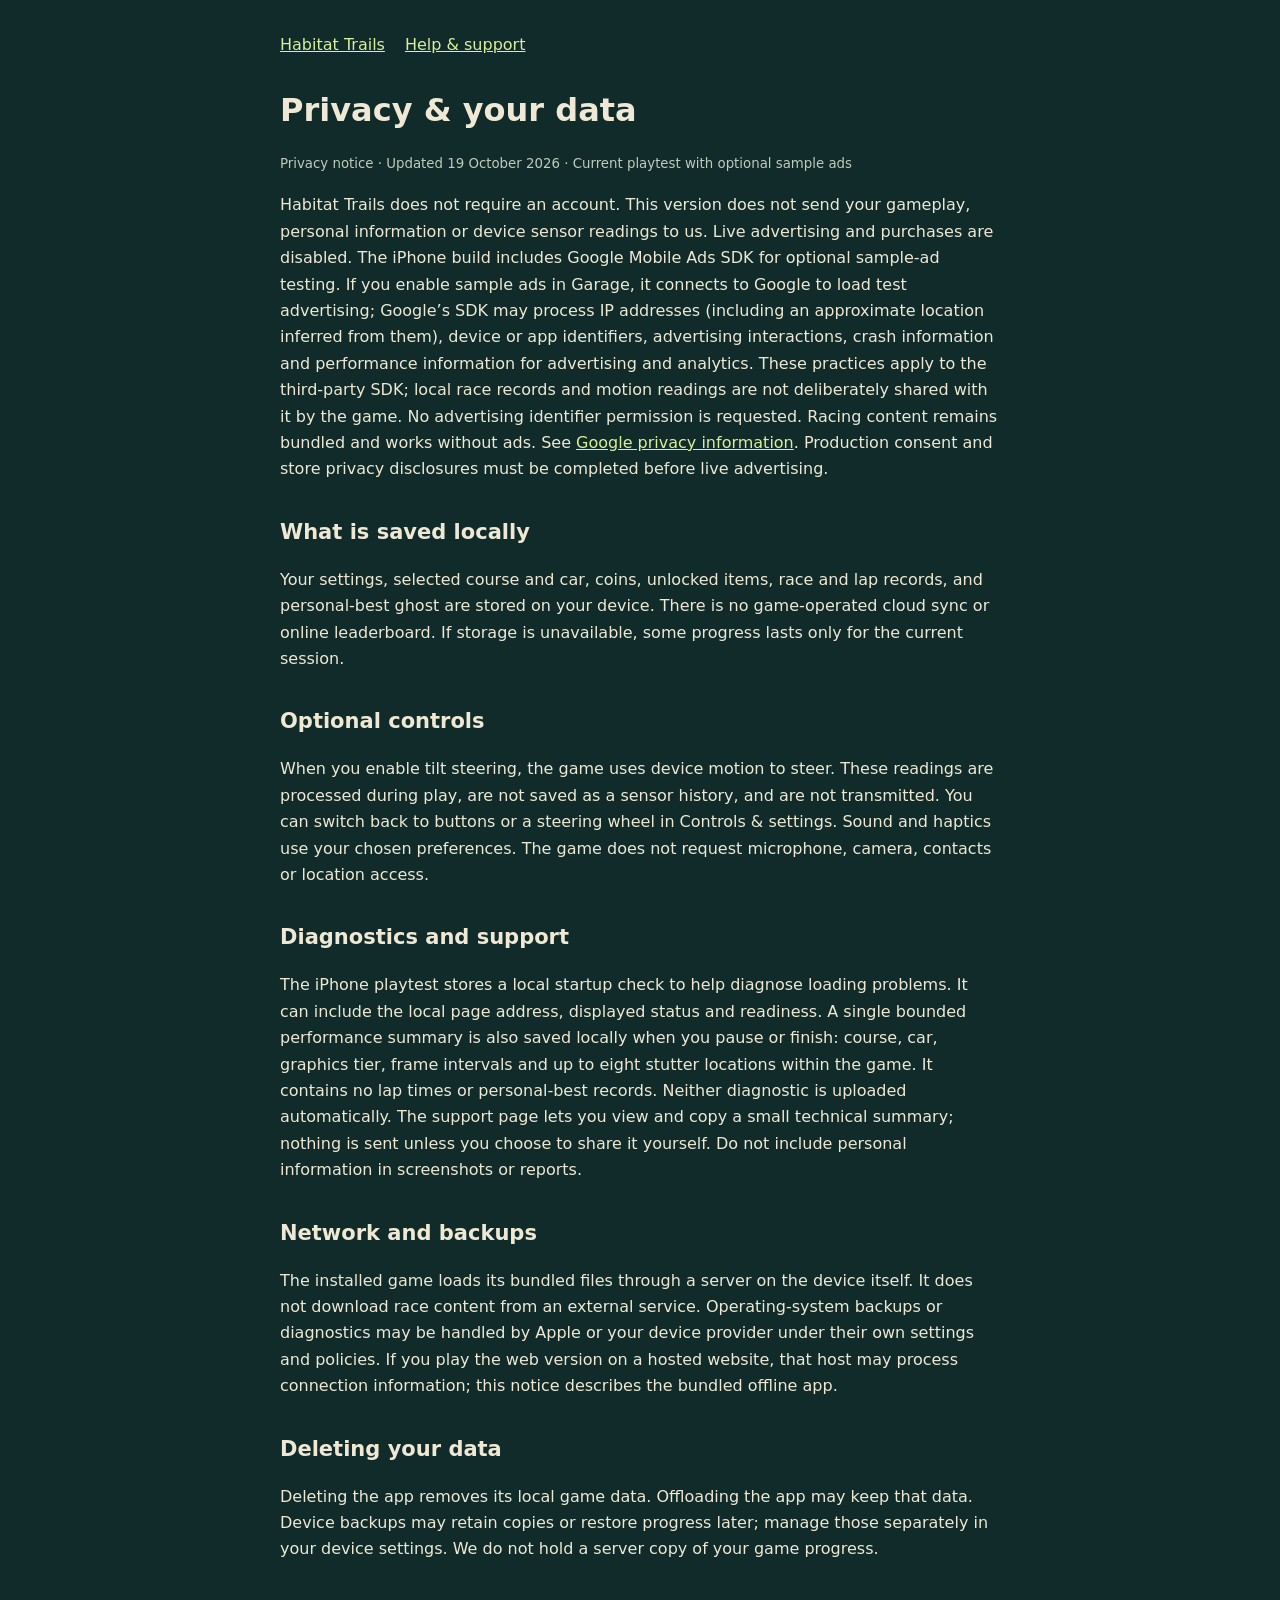
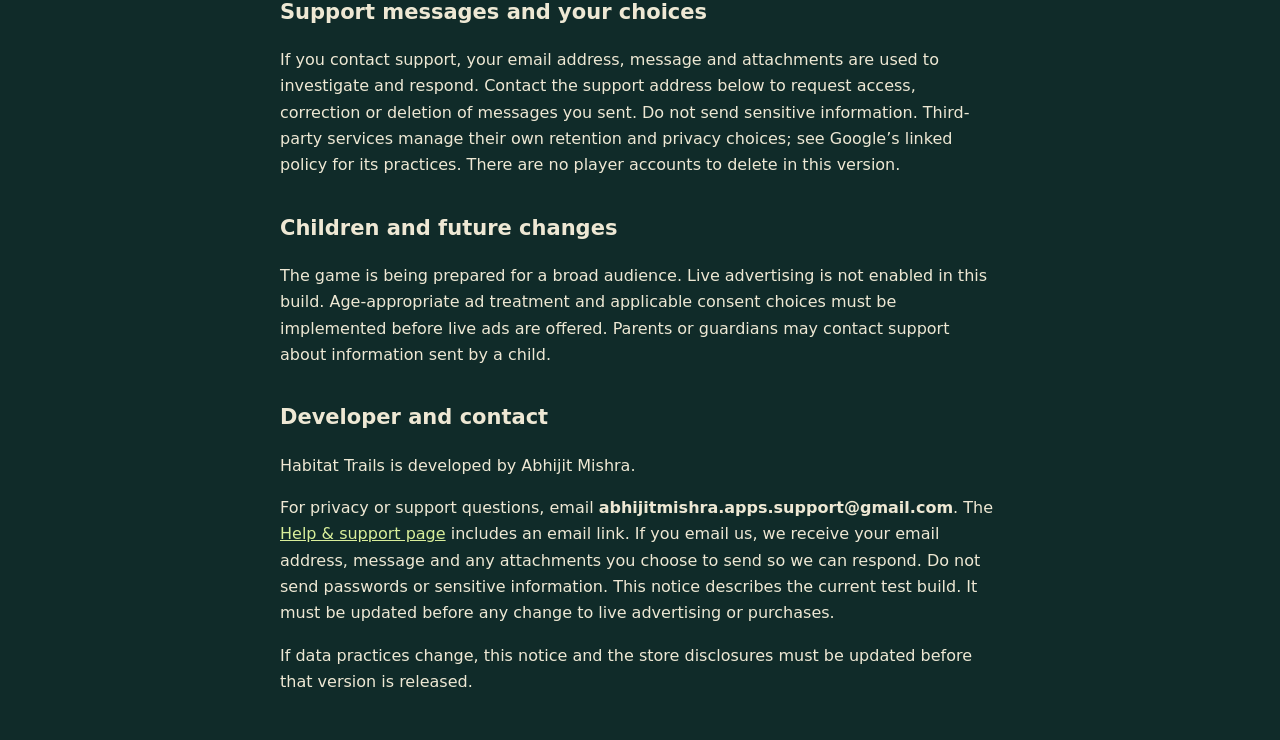
==== privacy.html @ cb0d8677 "Publish Habitat Trails privacy and support pages" ====
<!doctype html><html lang="en"><meta charset="utf-8"><meta name="viewport" content="width=device-width,initial-scale=1,viewport-fit=cover"><title>Habitat Trails · Privacy</title><link rel="stylesheet" href="help.css"><main><nav><a href="index.html">Habitat Trails</a><a href="support.html">Help & support</a></nav><h1>Privacy &amp; your data</h1><p><small>Privacy notice · Updated 19 October 2026 · Current playtest with optional sample ads</small></p><p>Habitat Trails does not require an account. This version does not send your gameplay, personal information or device sensor readings to us. Live advertising and purchases are disabled. The iPhone build includes Google Mobile Ads SDK for optional sample-ad testing. If you enable sample ads in Garage, it connects to Google to load test advertising; Google’s SDK may process IP addresses (including an approximate location inferred from them), device or app identifiers, advertising interactions, crash information and performance information for advertising and analytics. These practices apply to the third-party SDK; local race records and motion readings are not deliberately shared with it by the game. No advertising identifier permission is requested. Racing content remains bundled and works without ads. See <a href="https://policies.google.com/privacy">Google privacy information</a>. Production consent and store privacy disclosures must be completed before live advertising.</p><h2>What is saved locally</h2><p>Your settings, selected course and car, coins, unlocked items, race and lap records, and personal-best ghost are stored on your device. There is no game-operated cloud sync or online leaderboard. If storage is unavailable, some progress lasts only for the current session.</p><h2>Optional controls</h2><p>When you enable tilt steering, the game uses device motion to steer. These readings are processed during play, are not saved as a sensor history, and are not transmitted. You can switch back to buttons or a steering wheel in Controls & settings. Sound and haptics use your chosen preferences. The game does not request microphone, camera, contacts or location access.</p><h2>Diagnostics and support</h2><p>The iPhone playtest stores a local startup check to help diagnose loading problems. It can include the local page address, displayed status and readiness. A single bounded performance summary is also saved locally when you pause or finish: course, car, graphics tier, frame intervals and up to eight stutter locations within the game. It contains no lap times or personal-best records. Neither diagnostic is uploaded automatically. The support page lets you view and copy a small technical summary; nothing is sent unless you choose to share it yourself. Do not include personal information in screenshots or reports.</p><h2>Network and backups</h2><p>The installed game loads its bundled files through a server on the device itself. It does not download race content from an external service. Operating-system backups or diagnostics may be handled by Apple or your device provider under their own settings and policies. If you play the web version on a hosted website, that host may process connection information; this notice describes the bundled offline app.</p><h2>Deleting your data</h2><p>Deleting the app removes its local game data. Offloading the app may keep that data. Device backups may retain copies or restore progress later; manage those separately in your device settings. We do not hold a server copy of your game progress.</p><h2>Support messages and your choices</h2><p>If you contact support, your email address, message and attachments are used to investigate and respond. Contact the support address below to request access, correction or deletion of messages you sent. Do not send sensitive information. Third-party services manage their own retention and privacy choices; see Google’s linked policy for its practices. There are no player accounts to delete in this version.</p><h2>Children and future changes</h2><p>The game is being prepared for a broad audience. Live advertising is not enabled in this build. Age-appropriate ad treatment and applicable consent choices must be implemented before live ads are offered. Parents or guardians may contact support about information sent by a child.</p><h2>Developer and contact</h2><p>Habitat Trails is developed by Abhijit Mishra.</p><p>For privacy or support questions, email <strong>abhijitmishra.apps.support@gmail.com</strong>. The <a href="support.html">Help &amp; support page</a> includes an email link. If you email us, we receive your email address, message and any attachments you choose to send so we can respond. Do not send passwords or sensitive information. This notice describes the current test build. It must be updated before any change to live advertising or purchases.</p><p>If data practices change, this notice and the store disclosures must be updated before that version is released.</p></main></html>
---- help.css ----
:root{color-scheme:dark}*{box-sizing:border-box}body{margin:0;background:#102b29;color:#eee8d4;font:16px/1.65 system-ui;padding:max(20px,env(safe-area-inset-top)) max(22px,env(safe-area-inset-right)) max(28px,env(safe-area-inset-bottom)) max(22px,env(safe-area-inset-left))}main{max-width:720px;margin:auto}a{color:#d9ef9b}nav{display:flex;flex-wrap:wrap;gap:20px;margin-bottom:20px}nav a{padding:12px 0}h1{font-size:32px;line-height:1.15}h2{font-size:21px;margin-top:32px}p,li{overflow-wrap:anywhere}li{margin:8px 0}details{border:1px solid #b7c8b544;border-radius:12px;padding:12px 16px;margin:12px 0}summary{cursor:pointer;min-height:36px;font-weight:600}button{font:inherit;min-height:48px;background:#d9ef9b;color:#18382e;border:0;border-radius:10px;padding:10px 18px;cursor:pointer}textarea{width:100%;height:160px;padding:12px;border:1px solid #b7c8b544;border-radius:10px;color:inherit;background:#081e1d;font:13px/1.5 monospace}small{color:#c0cbbb}a:focus-visible,button:focus-visible,summary:focus-visible{outline:3px solid #d9ef9b;outline-offset:4px}
/* Reading pages keep pinch zoom and text selection; actions are not zoom targets. */
a,button,summary{touch-action:manipulation;-webkit-touch-callout:none;-webkit-user-select:none;user-select:none}
html{overscroll-behavior:none}
@media(pointer:coarse){textarea{font-size:16px}}
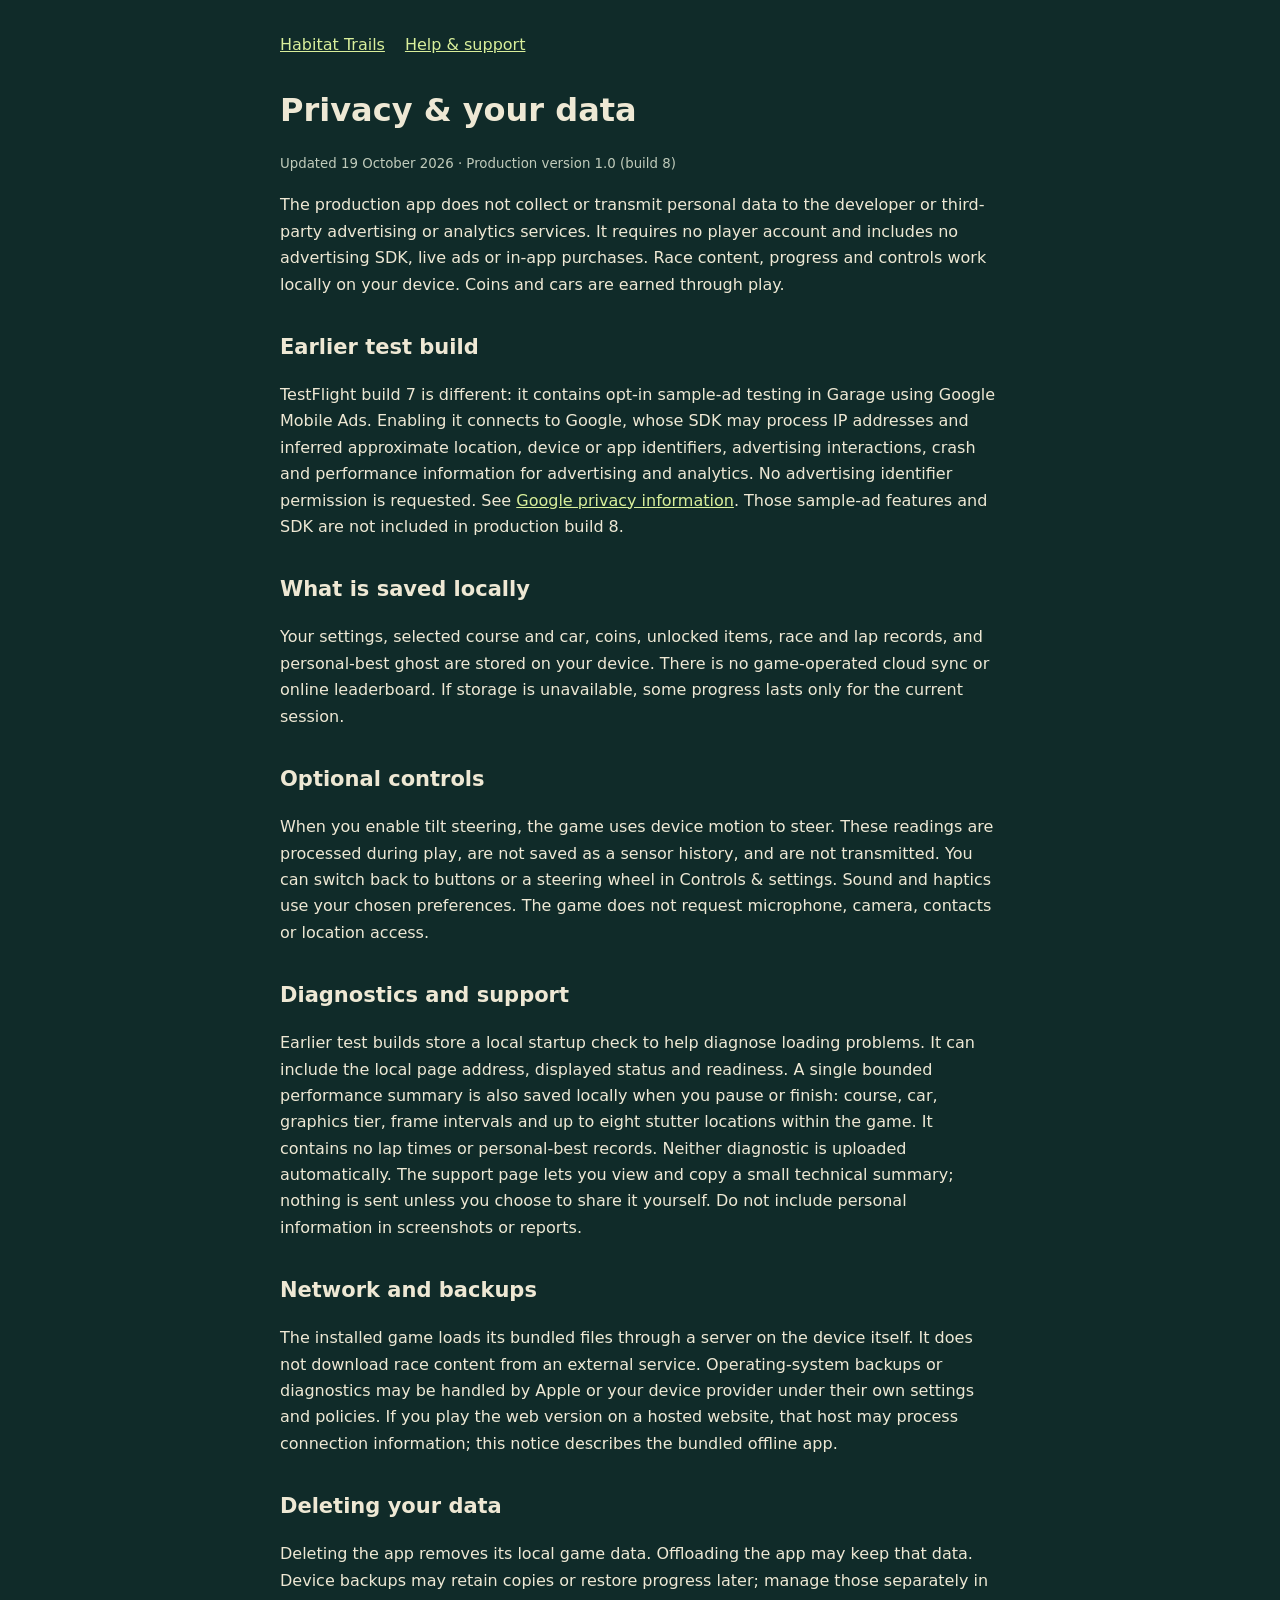
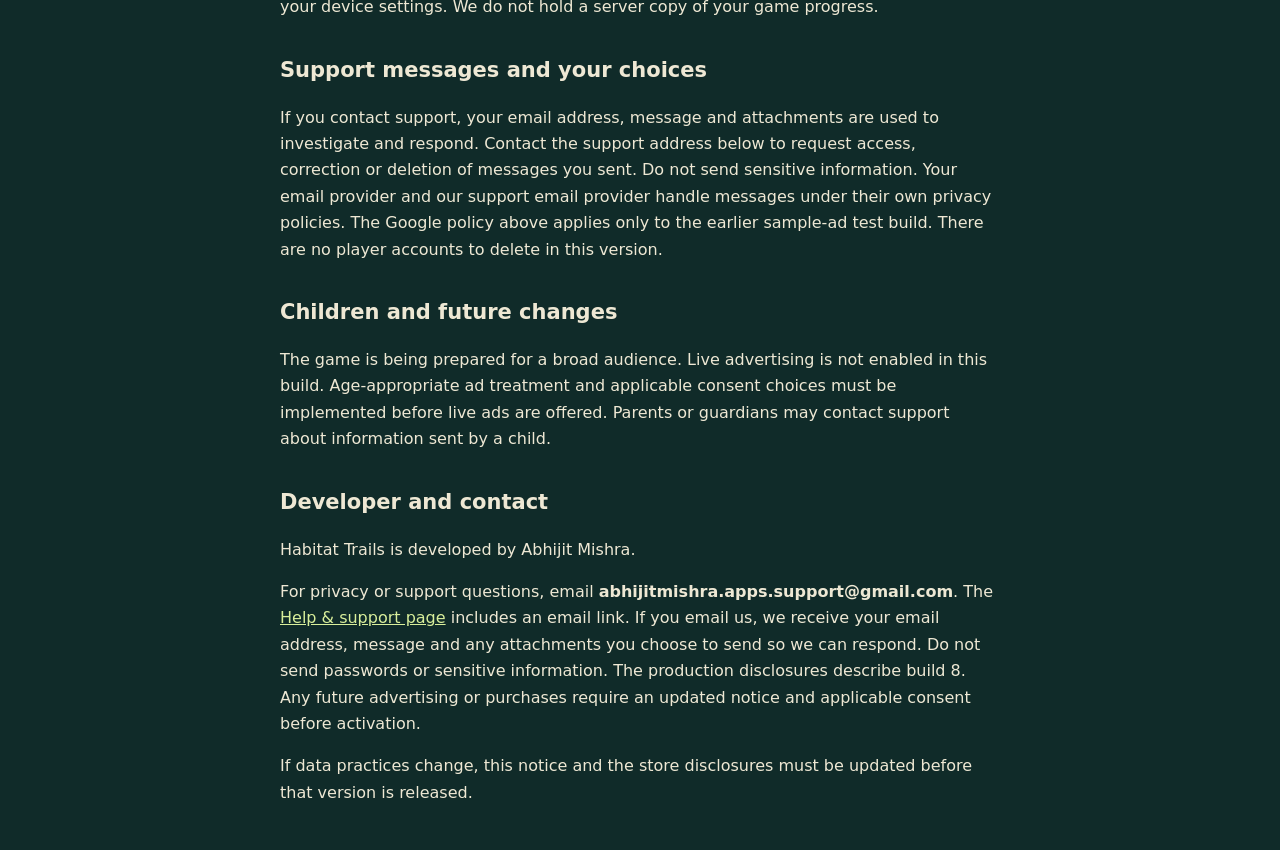
==== commit 5c6489b8: "Describe offline production build separately from sample-ad beta" ====
--- a/privacy.html
+++ b/privacy.html
@@ -1 +1 @@
-<!doctype html><html lang="en"><meta charset="utf-8"><meta name="viewport" content="width=device-width,initial-scale=1,viewport-fit=cover"><title>Habitat Trails · Privacy</title><link rel="stylesheet" href="help.css"><main><nav><a href="index.html">Habitat Trails</a><a href="support.html">Help & support</a></nav><h1>Privacy &amp; your data</h1><p><small>Privacy notice · Updated 19 October 2026 · Current playtest with optional sample ads</small></p><p>Habitat Trails does not require an account. This version does not send your gameplay, personal information or device sensor readings to us. Live advertising and purchases are disabled. The iPhone build includes Google Mobile Ads SDK for optional sample-ad testing. If you enable sample ads in Garage, it connects to Google to load test advertising; Google’s SDK may process IP addresses (including an approximate location inferred from them), device or app identifiers, advertising interactions, crash information and performance information for advertising and analytics. These practices apply to the third-party SDK; local race records and motion readings are not deliberately shared with it by the game. No advertising identifier permission is requested. Racing content remains bundled and works without ads. See <a href="https://policies.google.com/privacy">Google privacy information</a>. Production consent and store privacy disclosures must be completed before live advertising.</p><h2>What is saved locally</h2><p>Your settings, selected course and car, coins, unlocked items, race and lap records, and personal-best ghost are stored on your device. There is no game-operated cloud sync or online leaderboard. If storage is unavailable, some progress lasts only for the current session.</p><h2>Optional controls</h2><p>When you enable tilt steering, the game uses device motion to steer. These readings are processed during play, are not saved as a sensor history, and are not transmitted. You can switch back to buttons or a steering wheel in Controls & settings. Sound and haptics use your chosen preferences. The game does not request microphone, camera, contacts or location access.</p><h2>Diagnostics and support</h2><p>The iPhone playtest stores a local startup check to help diagnose loading problems. It can include the local page address, displayed status and readiness. A single bounded performance summary is also saved locally when you pause or finish: course, car, graphics tier, frame intervals and up to eight stutter locations within the game. It contains no lap times or personal-best records. Neither diagnostic is uploaded automatically. The support page lets you view and copy a small technical summary; nothing is sent unless you choose to share it yourself. Do not include personal information in screenshots or reports.</p><h2>Network and backups</h2><p>The installed game loads its bundled files through a server on the device itself. It does not download race content from an external service. Operating-system backups or diagnostics may be handled by Apple or your device provider under their own settings and policies. If you play the web version on a hosted website, that host may process connection information; this notice describes the bundled offline app.</p><h2>Deleting your data</h2><p>Deleting the app removes its local game data. Offloading the app may keep that data. Device backups may retain copies or restore progress later; manage those separately in your device settings. We do not hold a server copy of your game progress.</p><h2>Support messages and your choices</h2><p>If you contact support, your email address, message and attachments are used to investigate and respond. Contact the support address below to request access, correction or deletion of messages you sent. Do not send sensitive information. Third-party services manage their own retention and privacy choices; see Google’s linked policy for its practices. There are no player accounts to delete in this version.</p><h2>Children and future changes</h2><p>The game is being prepared for a broad audience. Live advertising is not enabled in this build. Age-appropriate ad treatment and applicable consent choices must be implemented before live ads are offered. Parents or guardians may contact support about information sent by a child.</p><h2>Developer and contact</h2><p>Habitat Trails is developed by Abhijit Mishra.</p><p>For privacy or support questions, email <strong>abhijitmishra.apps.support@gmail.com</strong>. The <a href="support.html">Help &amp; support page</a> includes an email link. If you email us, we receive your email address, message and any attachments you choose to send so we can respond. Do not send passwords or sensitive information. This notice describes the current test build. It must be updated before any change to live advertising or purchases.</p><p>If data practices change, this notice and the store disclosures must be updated before that version is released.</p></main></html>
+<!doctype html><html lang="en"><meta charset="utf-8"><meta name="viewport" content="width=device-width,initial-scale=1,viewport-fit=cover"><title>Habitat Trails · Privacy</title><link rel="stylesheet" href="help.css"><main><nav><a href="index.html">Habitat Trails</a><a href="support.html">Help & support</a></nav><h1>Privacy &amp; your data</h1><p><small>Updated 19 October 2026 · Production version 1.0 (build 8)</small></p><p>The production app does not collect or transmit personal data to the developer or third-party advertising or analytics services. It requires no player account and includes no advertising SDK, live ads or in-app purchases. Race content, progress and controls work locally on your device. Coins and cars are earned through play.</p><h2>Earlier test build</h2><p>TestFlight build 7 is different: it contains opt-in sample-ad testing in Garage using Google Mobile Ads. Enabling it connects to Google, whose SDK may process IP addresses and inferred approximate location, device or app identifiers, advertising interactions, crash and performance information for advertising and analytics. No advertising identifier permission is requested. See <a href="https://policies.google.com/privacy">Google privacy information</a>. Those sample-ad features and SDK are not included in production build 8.</p><h2>What is saved locally</h2><p>Your settings, selected course and car, coins, unlocked items, race and lap records, and personal-best ghost are stored on your device. There is no game-operated cloud sync or online leaderboard. If storage is unavailable, some progress lasts only for the current session.</p><h2>Optional controls</h2><p>When you enable tilt steering, the game uses device motion to steer. These readings are processed during play, are not saved as a sensor history, and are not transmitted. You can switch back to buttons or a steering wheel in Controls & settings. Sound and haptics use your chosen preferences. The game does not request microphone, camera, contacts or location access.</p><h2>Diagnostics and support</h2><p>Earlier test builds store a local startup check to help diagnose loading problems. It can include the local page address, displayed status and readiness. A single bounded performance summary is also saved locally when you pause or finish: course, car, graphics tier, frame intervals and up to eight stutter locations within the game. It contains no lap times or personal-best records. Neither diagnostic is uploaded automatically. The support page lets you view and copy a small technical summary; nothing is sent unless you choose to share it yourself. Do not include personal information in screenshots or reports.</p><h2>Network and backups</h2><p>The installed game loads its bundled files through a server on the device itself. It does not download race content from an external service. Operating-system backups or diagnostics may be handled by Apple or your device provider under their own settings and policies. If you play the web version on a hosted website, that host may process connection information; this notice describes the bundled offline app.</p><h2>Deleting your data</h2><p>Deleting the app removes its local game data. Offloading the app may keep that data. Device backups may retain copies or restore progress later; manage those separately in your device settings. We do not hold a server copy of your game progress.</p><h2>Support messages and your choices</h2><p>If you contact support, your email address, message and attachments are used to investigate and respond. Contact the support address below to request access, correction or deletion of messages you sent. Do not send sensitive information. Your email provider and our support email provider handle messages under their own privacy policies. The Google policy above applies only to the earlier sample-ad test build. There are no player accounts to delete in this version.</p><h2>Children and future changes</h2><p>The game is being prepared for a broad audience. Live advertising is not enabled in this build. Age-appropriate ad treatment and applicable consent choices must be implemented before live ads are offered. Parents or guardians may contact support about information sent by a child.</p><h2>Developer and contact</h2><p>Habitat Trails is developed by Abhijit Mishra.</p><p>For privacy or support questions, email <strong>abhijitmishra.apps.support@gmail.com</strong>. The <a href="support.html">Help &amp; support page</a> includes an email link. If you email us, we receive your email address, message and any attachments you choose to send so we can respond. Do not send passwords or sensitive information. The production disclosures describe build 8. Any future advertising or purchases require an updated notice and applicable consent before activation.</p><p>If data practices change, this notice and the store disclosures must be updated before that version is released.</p></main></html>
